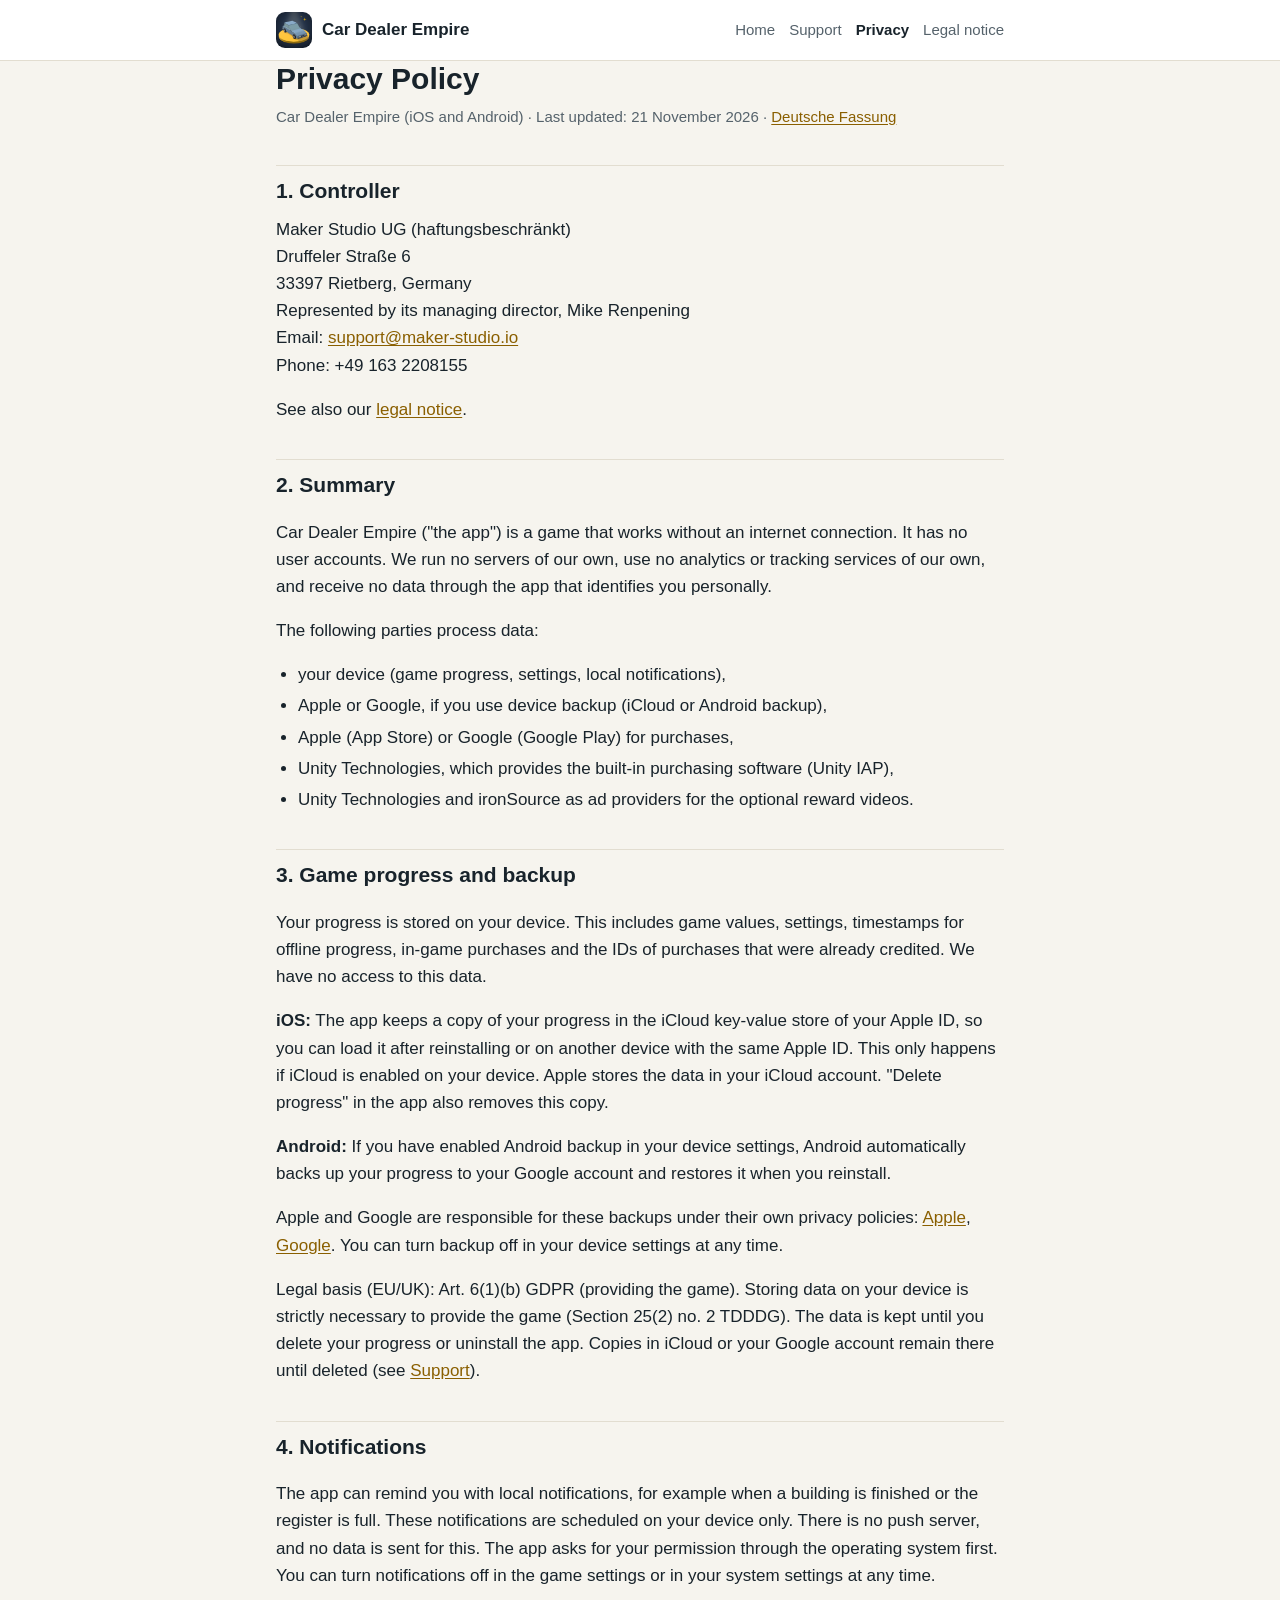
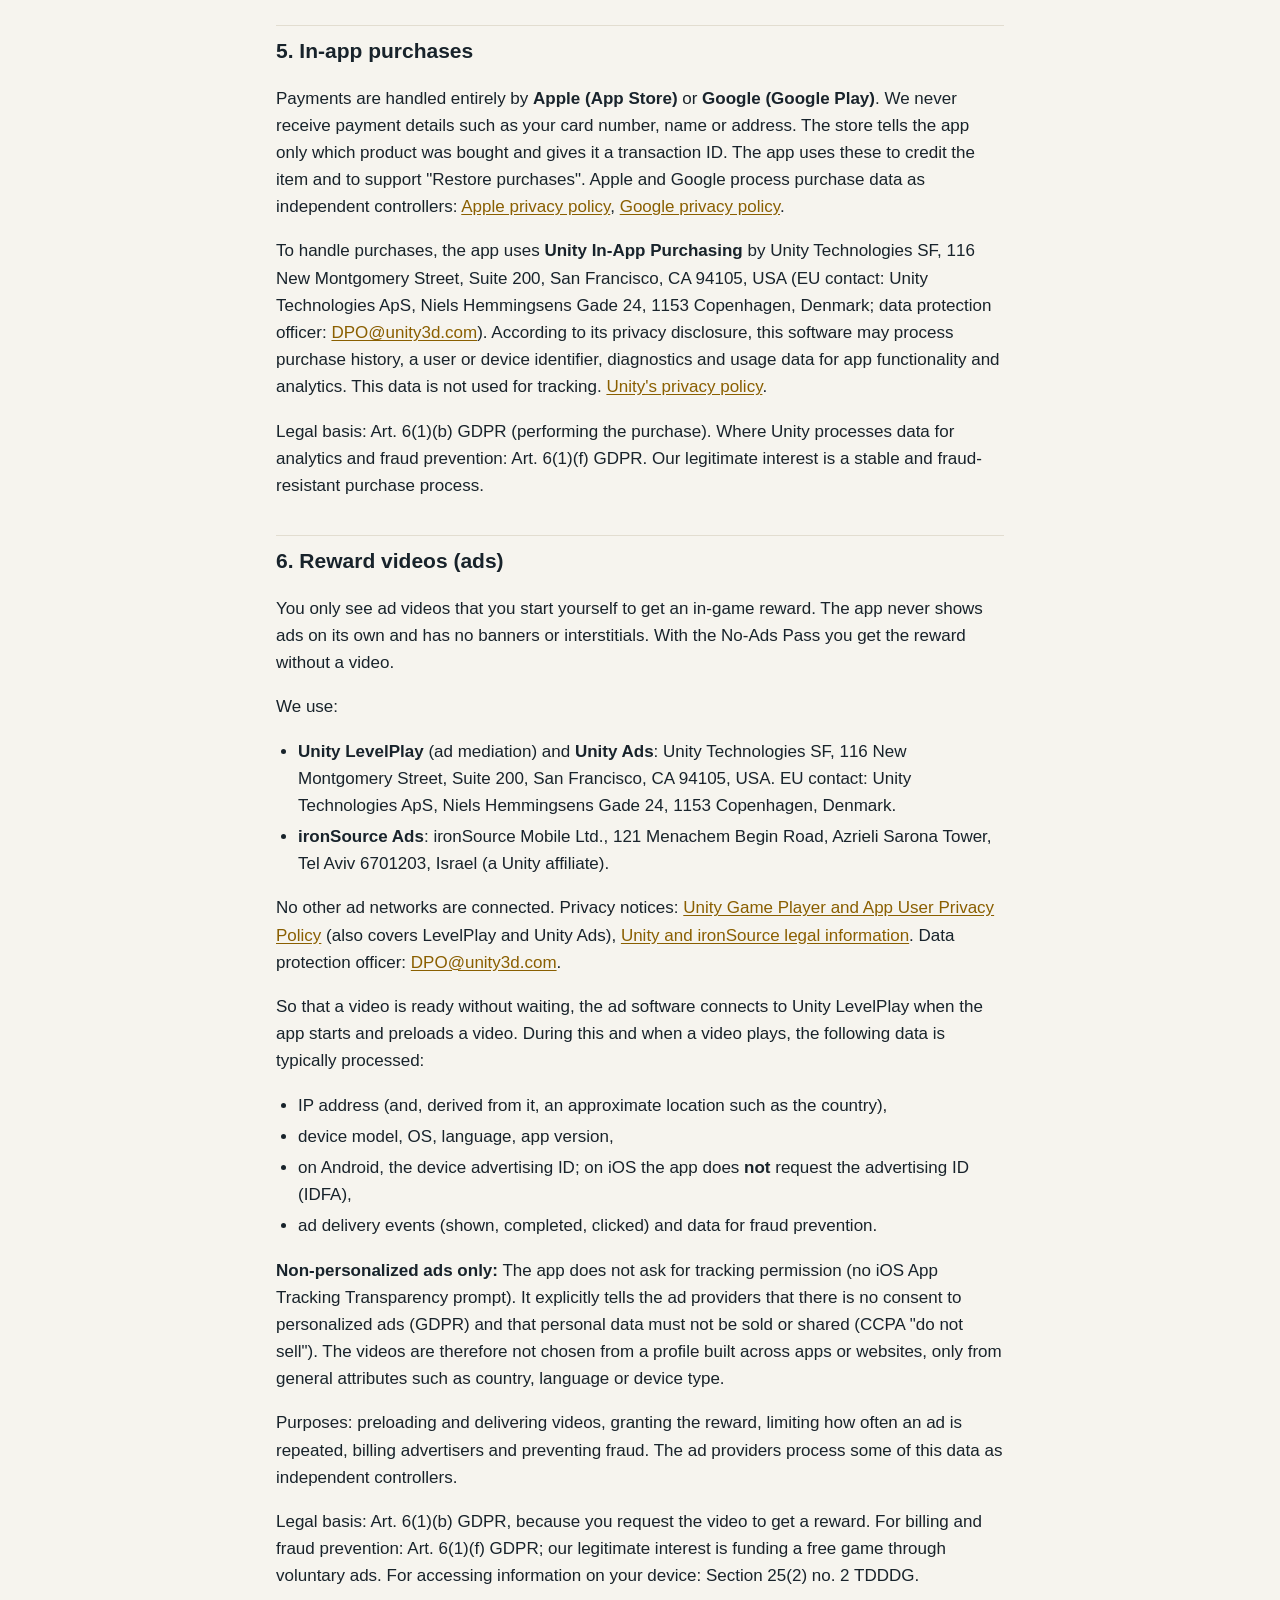
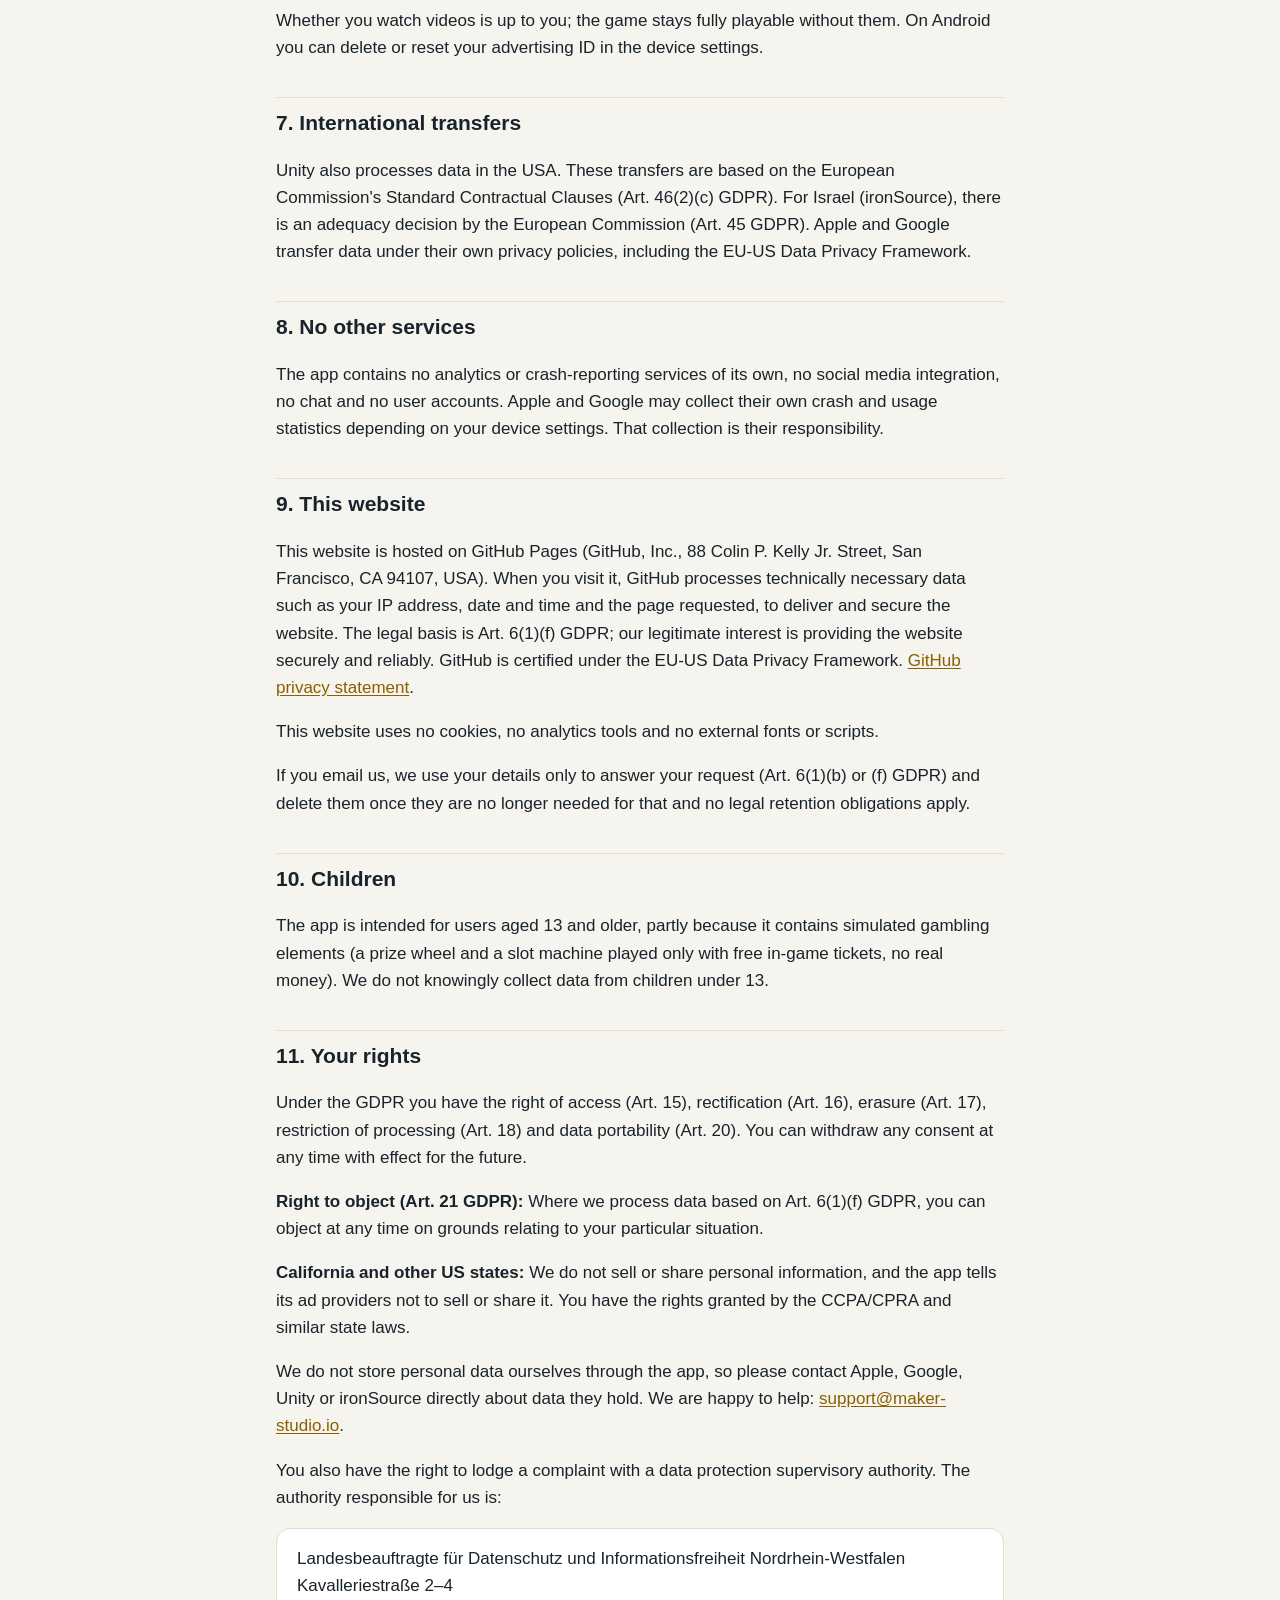
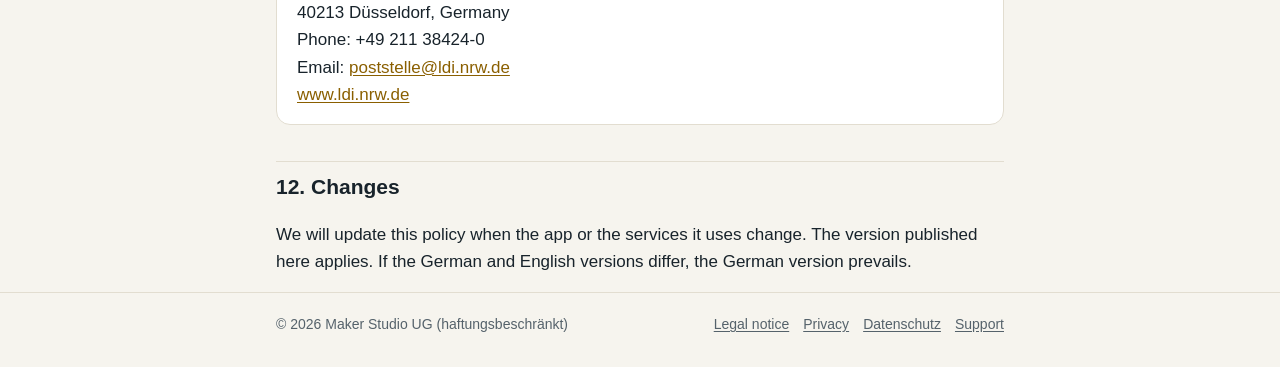
==== privacy.html @ dfd21e6b "Car Dealer Empire: Website mit Datenschutz, Impressum, Support" ====
<!doctype html>
<html lang="en">
<head>
<meta charset="utf-8">
<meta name="viewport" content="width=device-width, initial-scale=1">
<title>Privacy Policy – Car Dealer Empire</title>
<meta name="description" content="Privacy policy for the Car Dealer Empire app by Maker Studio UG (haftungsbeschränkt).">
<link rel="icon" type="image/png" href="favicon.png">
<link rel="alternate" hreflang="de" href="datenschutz.html">
<link rel="stylesheet" href="style.css">
</head>
<body>
<header class="site-header">
  <div class="wrap">
    <a class="brand" href="index.html"><img src="icon-256.png" alt="" width="36" height="36">Car Dealer Empire</a>
    <nav class="site-nav" aria-label="Main navigation">
      <a href="index.html">Home</a>
      <a href="support.html#en">Support</a>
      <a href="privacy.html" aria-current="page">Privacy</a>
      <a href="impressum.html#legal-notice">Legal notice</a>
    </nav>
  </div>
</header>

<main class="wrap">
  <h1>Privacy Policy</h1>
  <p class="meta">Car Dealer Empire (iOS and Android) · Last updated: 21 November 2026 · <a href="datenschutz.html" lang="de">Deutsche Fassung</a></p>

  <h2 id="controller">1. Controller</h2>
  <address>
    Maker Studio UG (haftungsbeschränkt)<br>
    Druffeler Straße 6<br>
    33397 Rietberg, Germany<br>
    Represented by its managing director, Mike Renpening<br>
    Email: <a href="mailto:support@maker-studio.io">support@maker-studio.io</a><br>
    Phone: +49 163 2208155
  </address>
  <p>See also our <a href="impressum.html#legal-notice">legal notice</a>.</p>

  <h2 id="summary">2. Summary</h2>
  <p>Car Dealer Empire ("the app") is a game that works without an internet connection. It has no user accounts. We run no servers of our own, use no analytics or tracking services of our own, and receive no data through the app that identifies you personally.</p>
  <p>The following parties process data:</p>
  <ul>
    <li>your device (game progress, settings, local notifications),</li>
    <li>Apple or Google, if you use device backup (iCloud or Android backup),</li>
    <li>Apple (App Store) or Google (Google Play) for purchases,</li>
    <li>Unity Technologies, which provides the built-in purchasing software (Unity IAP),</li>
    <li>Unity Technologies and ironSource as ad providers for the optional reward videos.</li>
  </ul>

  <h2 id="save-game">3. Game progress and backup</h2>
  <p>Your progress is stored on your device. This includes game values, settings, timestamps for offline progress, in-game purchases and the IDs of purchases that were already credited. We have no access to this data.</p>
  <p><strong>iOS:</strong> The app keeps a copy of your progress in the iCloud key-value store of your Apple ID, so you can load it after reinstalling or on another device with the same Apple ID. This only happens if iCloud is enabled on your device. Apple stores the data in your iCloud account. "Delete progress" in the app also removes this copy.</p>
  <p><strong>Android:</strong> If you have enabled Android backup in your device settings, Android automatically backs up your progress to your Google account and restores it when you reinstall.</p>
  <p>Apple and Google are responsible for these backups under their own privacy policies: <a href="https://www.apple.com/legal/privacy/">Apple</a>, <a href="https://policies.google.com/privacy">Google</a>. You can turn backup off in your device settings at any time.</p>
  <p>Legal basis (EU/UK): Art. 6(1)(b) GDPR (providing the game). Storing data on your device is strictly necessary to provide the game (Section 25(2) no. 2 TDDDG). The data is kept until you delete your progress or uninstall the app. Copies in iCloud or your Google account remain there until deleted (see <a href="support.html#en-delete">Support</a>).</p>

  <h2 id="notifications">4. Notifications</h2>
  <p>The app can remind you with local notifications, for example when a building is finished or the register is full. These notifications are scheduled on your device only. There is no push server, and no data is sent for this. The app asks for your permission through the operating system first. You can turn notifications off in the game settings or in your system settings at any time.</p>

  <h2 id="purchases">5. In-app purchases</h2>
  <p>Payments are handled entirely by <strong>Apple (App Store)</strong> or <strong>Google (Google Play)</strong>. We never receive payment details such as your card number, name or address. The store tells the app only which product was bought and gives it a transaction ID. The app uses these to credit the item and to support "Restore purchases". Apple and Google process purchase data as independent controllers: <a href="https://www.apple.com/legal/privacy/">Apple privacy policy</a>, <a href="https://policies.google.com/privacy">Google privacy policy</a>.</p>
  <p>To handle purchases, the app uses <strong>Unity In-App Purchasing</strong> by Unity Technologies SF, 116 New Montgomery Street, Suite 200, San Francisco, CA 94105, USA (EU contact: Unity Technologies ApS, Niels Hemmingsens Gade 24, 1153 Copenhagen, Denmark; data protection officer: <a href="mailto:DPO@unity3d.com">DPO@unity3d.com</a>). According to its privacy disclosure, this software may process purchase history, a user or device identifier, diagnostics and usage data for app functionality and analytics. This data is not used for tracking. <a href="https://unity.com/legal/game-player-and-app-user-privacy-policy">Unity's privacy policy</a>.</p>
  <p>Legal basis: Art. 6(1)(b) GDPR (performing the purchase). Where Unity processes data for analytics and fraud prevention: Art. 6(1)(f) GDPR. Our legitimate interest is a stable and fraud-resistant purchase process.</p>

  <h2 id="ads">6. Reward videos (ads)</h2>
  <p>You only see ad videos that you start yourself to get an in-game reward. The app never shows ads on its own and has no banners or interstitials. With the No-Ads Pass you get the reward without a video.</p>
  <p>We use:</p>
  <ul>
    <li><strong>Unity LevelPlay</strong> (ad mediation) and <strong>Unity Ads</strong>: Unity Technologies SF, 116 New Montgomery Street, Suite 200, San Francisco, CA 94105, USA. EU contact: Unity Technologies ApS, Niels Hemmingsens Gade 24, 1153 Copenhagen, Denmark.</li>
    <li><strong>ironSource Ads</strong>: ironSource Mobile Ltd., 121 Menachem Begin Road, Azrieli Sarona Tower, Tel Aviv 6701203, Israel (a Unity affiliate).</li>
  </ul>
  <p>No other ad networks are connected. Privacy notices: <a href="https://unity.com/legal/game-player-and-app-user-privacy-policy">Unity Game Player and App User Privacy Policy</a> (also covers LevelPlay and Unity Ads), <a href="https://unity.com/legal">Unity and ironSource legal information</a>. Data protection officer: <a href="mailto:DPO@unity3d.com">DPO@unity3d.com</a>.</p>
  <p>So that a video is ready without waiting, the ad software connects to Unity LevelPlay when the app starts and preloads a video. During this and when a video plays, the following data is typically processed:</p>
  <ul>
    <li>IP address (and, derived from it, an approximate location such as the country),</li>
    <li>device model, OS, language, app version,</li>
    <li>on Android, the device advertising ID; on iOS the app does <strong>not</strong> request the advertising ID (IDFA),</li>
    <li>ad delivery events (shown, completed, clicked) and data for fraud prevention.</li>
  </ul>
  <p><strong>Non-personalized ads only:</strong> The app does not ask for tracking permission (no iOS App Tracking Transparency prompt). It explicitly tells the ad providers that there is no consent to personalized ads (GDPR) and that personal data must not be sold or shared (CCPA "do not sell"). The videos are therefore not chosen from a profile built across apps or websites, only from general attributes such as country, language or device type.</p>
  <p>Purposes: preloading and delivering videos, granting the reward, limiting how often an ad is repeated, billing advertisers and preventing fraud. The ad providers process some of this data as independent controllers.</p>
  <p>Legal basis: Art. 6(1)(b) GDPR, because you request the video to get a reward. For billing and fraud prevention: Art. 6(1)(f) GDPR; our legitimate interest is funding a free game through voluntary ads. For accessing information on your device: Section 25(2) no. 2 TDDDG.</p>
  <p>Whether you watch videos is up to you; the game stays fully playable without them. On Android you can delete or reset your advertising ID in the device settings.</p>

  <h2 id="transfers">7. International transfers</h2>
  <p>Unity also processes data in the USA. These transfers are based on the European Commission's Standard Contractual Clauses (Art. 46(2)(c) GDPR). For Israel (ironSource), there is an adequacy decision by the European Commission (Art. 45 GDPR). Apple and Google transfer data under their own privacy policies, including the EU-US Data Privacy Framework.</p>

  <h2 id="no-other">8. No other services</h2>
  <p>The app contains no analytics or crash-reporting services of its own, no social media integration, no chat and no user accounts. Apple and Google may collect their own crash and usage statistics depending on your device settings. That collection is their responsibility.</p>

  <h2 id="website">9. This website</h2>
  <p>This website is hosted on GitHub Pages (GitHub, Inc., 88 Colin P. Kelly Jr. Street, San Francisco, CA 94107, USA). When you visit it, GitHub processes technically necessary data such as your IP address, date and time and the page requested, to deliver and secure the website. The legal basis is Art. 6(1)(f) GDPR; our legitimate interest is providing the website securely and reliably. GitHub is certified under the EU-US Data Privacy Framework. <a href="https://docs.github.com/en/site-policy/privacy-policies/github-general-privacy-statement">GitHub privacy statement</a>.</p>
  <p>This website uses no cookies, no analytics tools and no external fonts or scripts.</p>
  <p>If you email us, we use your details only to answer your request (Art. 6(1)(b) or (f) GDPR) and delete them once they are no longer needed for that and no legal retention obligations apply.</p>

  <h2 id="children">10. Children</h2>
  <p>The app is intended for users aged 13 and older, partly because it contains simulated gambling elements (a prize wheel and a slot machine played only with free in-game tickets, no real money). We do not knowingly collect data from children under 13.</p>

  <h2 id="rights">11. Your rights</h2>
  <p>Under the GDPR you have the right of access (Art. 15), rectification (Art. 16), erasure (Art. 17), restriction of processing (Art. 18) and data portability (Art. 20). You can withdraw any consent at any time with effect for the future.</p>
  <p><strong>Right to object (Art. 21 GDPR):</strong> Where we process data based on Art. 6(1)(f) GDPR, you can object at any time on grounds relating to your particular situation.</p>
  <p><strong>California and other US states:</strong> We do not sell or share personal information, and the app tells its ad providers not to sell or share it. You have the rights granted by the CCPA/CPRA and similar state laws.</p>
  <p>We do not store personal data ourselves through the app, so please contact Apple, Google, Unity or ironSource directly about data they hold. We are happy to help: <a href="mailto:support@maker-studio.io">support@maker-studio.io</a>.</p>
  <p>You also have the right to lodge a complaint with a data protection supervisory authority. The authority responsible for us is:</p>
  <address class="card">
    Landesbeauftragte für Datenschutz und Informationsfreiheit Nordrhein-Westfalen<br>
    Kavalleriestraße 2–4<br>
    40213 Düsseldorf, Germany<br>
    Phone: +49 211 38424-0<br>
    Email: <a href="mailto:poststelle@ldi.nrw.de">poststelle@ldi.nrw.de</a><br>
    <a href="https://www.ldi.nrw.de">www.ldi.nrw.de</a>
  </address>

  <h2 id="changes">12. Changes</h2>
  <p>We will update this policy when the app or the services it uses change. The version published here applies. If the German and English versions differ, the German version prevails.</p>
</main>

<footer class="site-footer">
  <div class="wrap">
    <span>© 2026 Maker Studio UG (haftungsbeschränkt)</span>
    <nav aria-label="Legal">
      <a href="impressum.html#legal-notice">Legal notice</a>
      <a href="privacy.html">Privacy</a>
      <a href="datenschutz.html" lang="de">Datenschutz</a>
      <a href="support.html#en">Support</a>
    </nav>
  </div>
</footer>
</body>
</html>
---- style.css ----
/* Car Dealer Empire – shared stylesheet. No external fonts, scripts or trackers. */
:root {
  --bg: #f6f4ee;
  --surface: #ffffff;
  --ink: #18232b;
  --muted: #55626b;
  --line: #e2ddd0;
  --accent: #f2b705;
  --accent-ink: #18232b;
  --link: #8a5f00;
  --radius: 14px;
  color-scheme: light dark;
}

@media (prefers-color-scheme: dark) {
  :root {
    --bg: #11191f;
    --surface: #18232b;
    --ink: #eef1f3;
    --muted: #a9b4bb;
    --line: #2a3843;
    --accent: #f2b705;
    --accent-ink: #18232b;
    --link: #f5c842;
  }
}

* { box-sizing: border-box; }

html { -webkit-text-size-adjust: 100%; }

body {
  margin: 0;
  background: var(--bg);
  color: var(--ink);
  font-family: -apple-system, BlinkMacSystemFont, "Segoe UI", Roboto, "Helvetica Neue", Arial, sans-serif;
  font-size: 17px;
  line-height: 1.6;
}

a { color: var(--link); text-underline-offset: 2px; }
a:hover { text-decoration-thickness: 2px; }

.wrap { max-width: 760px; margin: 0 auto; padding: 0 16px; }

/* Header */
.site-header {
  border-bottom: 1px solid var(--line);
  background: var(--surface);
}
.site-header .wrap {
  display: flex;
  align-items: center;
  justify-content: space-between;
  gap: 12px;
  flex-wrap: wrap;
  padding-top: 12px;
  padding-bottom: 12px;
}
.brand {
  display: flex;
  align-items: center;
  gap: 10px;
  color: var(--ink);
  text-decoration: none;
  font-weight: 700;
}
.brand img { width: 36px; height: 36px; border-radius: 9px; }
.site-nav { display: flex; gap: 14px; flex-wrap: wrap; font-size: 15px; }
.site-nav a { color: var(--muted); text-decoration: none; }
.site-nav a:hover, .site-nav a[aria-current="page"] { color: var(--ink); }
.site-nav a[aria-current="page"] { font-weight: 600; }

/* Content */
main { padding: 32px 0 48px; }
h1 { font-size: 30px; line-height: 1.2; margin: 0 0 8px; }
h2 { font-size: 21px; margin: 36px 0 8px; padding-top: 8px; border-top: 1px solid var(--line); }
h3 { font-size: 18px; margin: 24px 0 6px; }
.meta { color: var(--muted); font-size: 15px; margin-top: 0; }
address { font-style: normal; }
ul { padding-left: 22px; }
li { margin: 4px 0; }
.lang-switch { font-size: 15px; color: var(--muted); }

.card {
  background: var(--surface);
  border: 1px solid var(--line);
  border-radius: var(--radius);
  padding: 16px 20px;
  margin: 16px 0;
}

table { border-collapse: collapse; width: 100%; font-size: 15px; }
th, td { text-align: left; vertical-align: top; padding: 8px 10px; border-bottom: 1px solid var(--line); }
.table-scroll { overflow-x: auto; }

/* Home */
.hero { text-align: center; padding: 24px 0 8px; }
.hero img { width: 128px; height: 128px; border-radius: 28px; box-shadow: 0 6px 24px rgba(0,0,0,.18); }
.hero h1 { font-size: 36px; margin-top: 18px; }
.hero p { color: var(--muted); font-size: 19px; margin: 0 auto; max-width: 520px; }
.stores { display: flex; justify-content: center; gap: 12px; flex-wrap: wrap; margin: 24px 0 8px; }
.btn {
  display: inline-block;
  padding: 12px 20px;
  border-radius: 999px;
  background: var(--accent);
  color: var(--accent-ink);
  font-weight: 700;
  text-decoration: none;
}
.btn.secondary { background: transparent; color: var(--ink); border: 2px solid var(--accent); }
.links { display: grid; grid-template-columns: repeat(auto-fit, minmax(200px, 1fr)); gap: 12px; margin-top: 32px; }
.links a { display: block; text-decoration: none; color: var(--ink); }
.links a.card { margin: 0; }
.links a.card:hover { border-color: var(--accent); }
.links strong { display: block; }
.links span { color: var(--muted); font-size: 15px; }

/* FAQ */
details { background: var(--surface); border: 1px solid var(--line); border-radius: var(--radius); padding: 12px 16px; margin: 10px 0; }
summary { cursor: pointer; font-weight: 600; }
details[open] summary { margin-bottom: 6px; }

/* Footer */
.site-footer { border-top: 1px solid var(--line); color: var(--muted); font-size: 14px; padding: 20px 0 32px; }
.site-footer .wrap { display: flex; flex-wrap: wrap; gap: 8px 18px; justify-content: space-between; }
.site-footer nav { display: flex; gap: 14px; flex-wrap: wrap; }
.site-footer a { color: var(--muted); }

@media (max-width: 480px) {
  body { font-size: 16px; }
  h1 { font-size: 26px; }
  .hero h1 { font-size: 30px; }
}
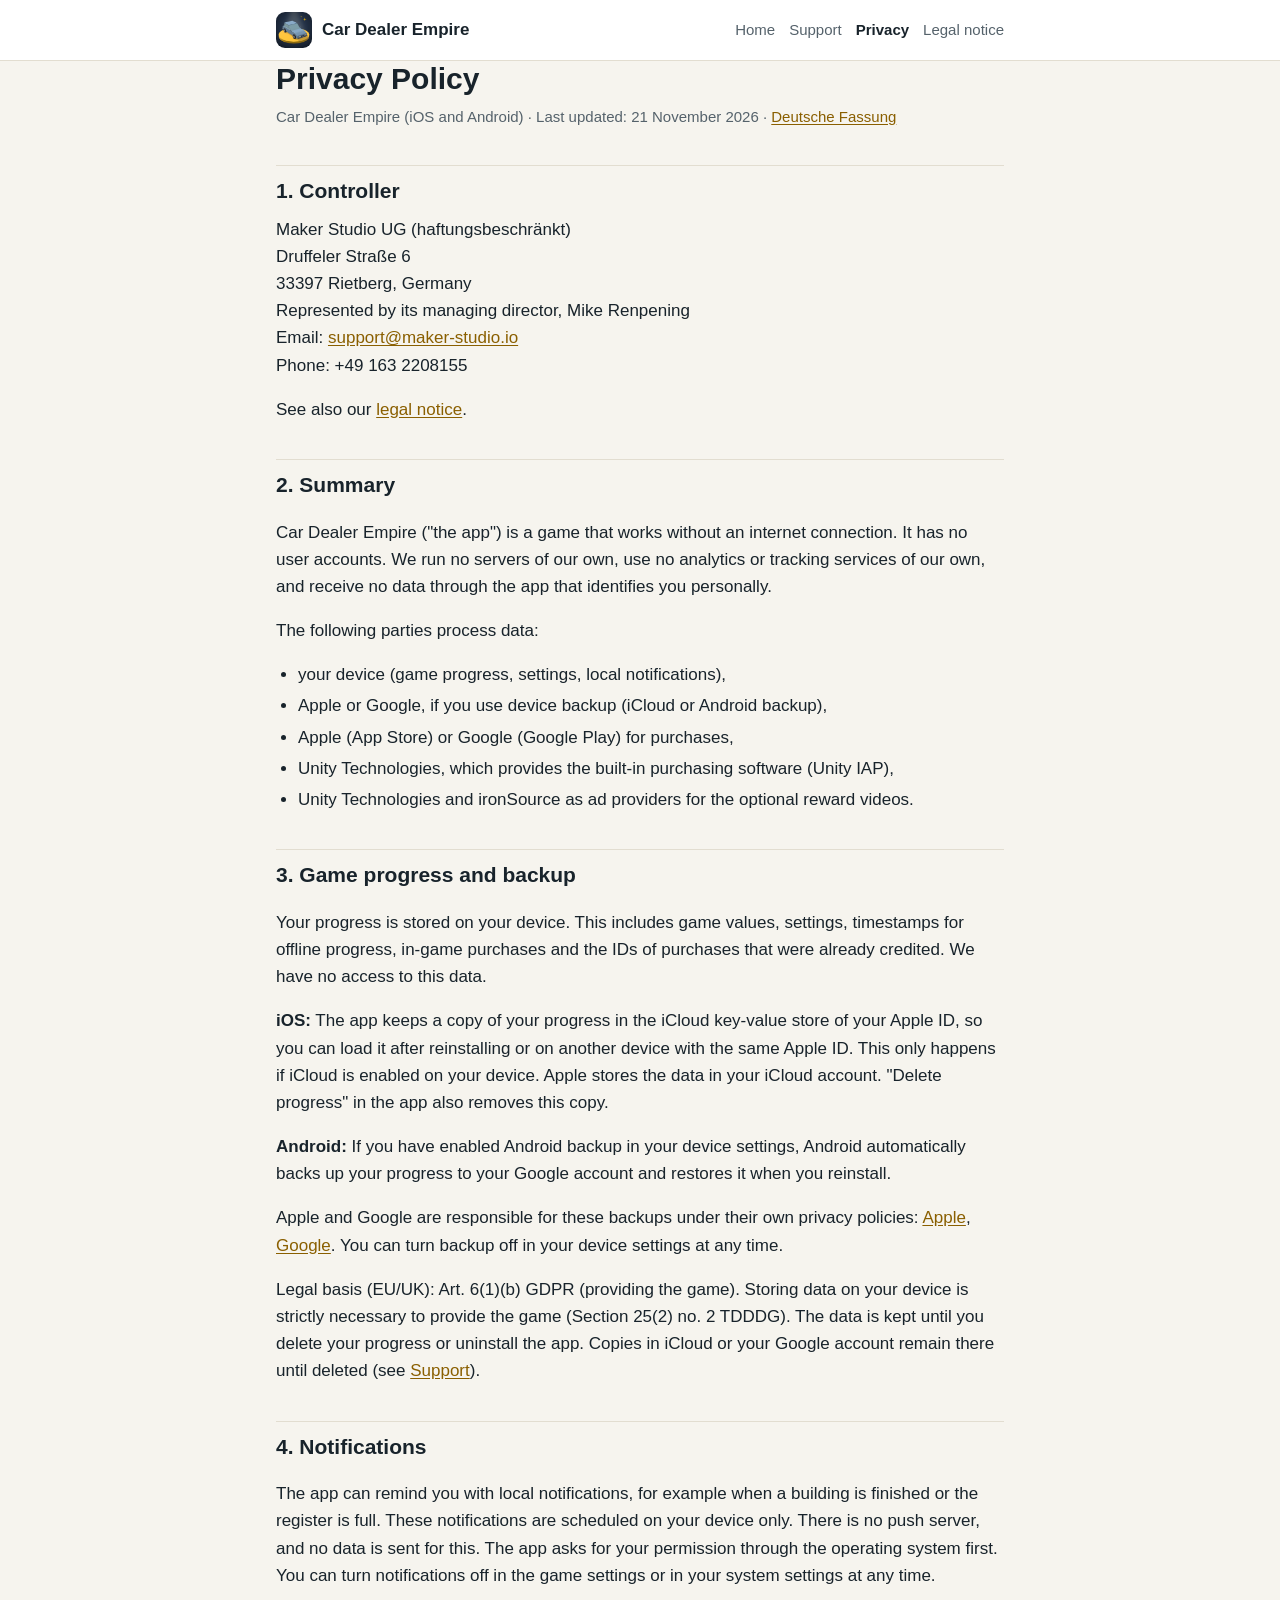
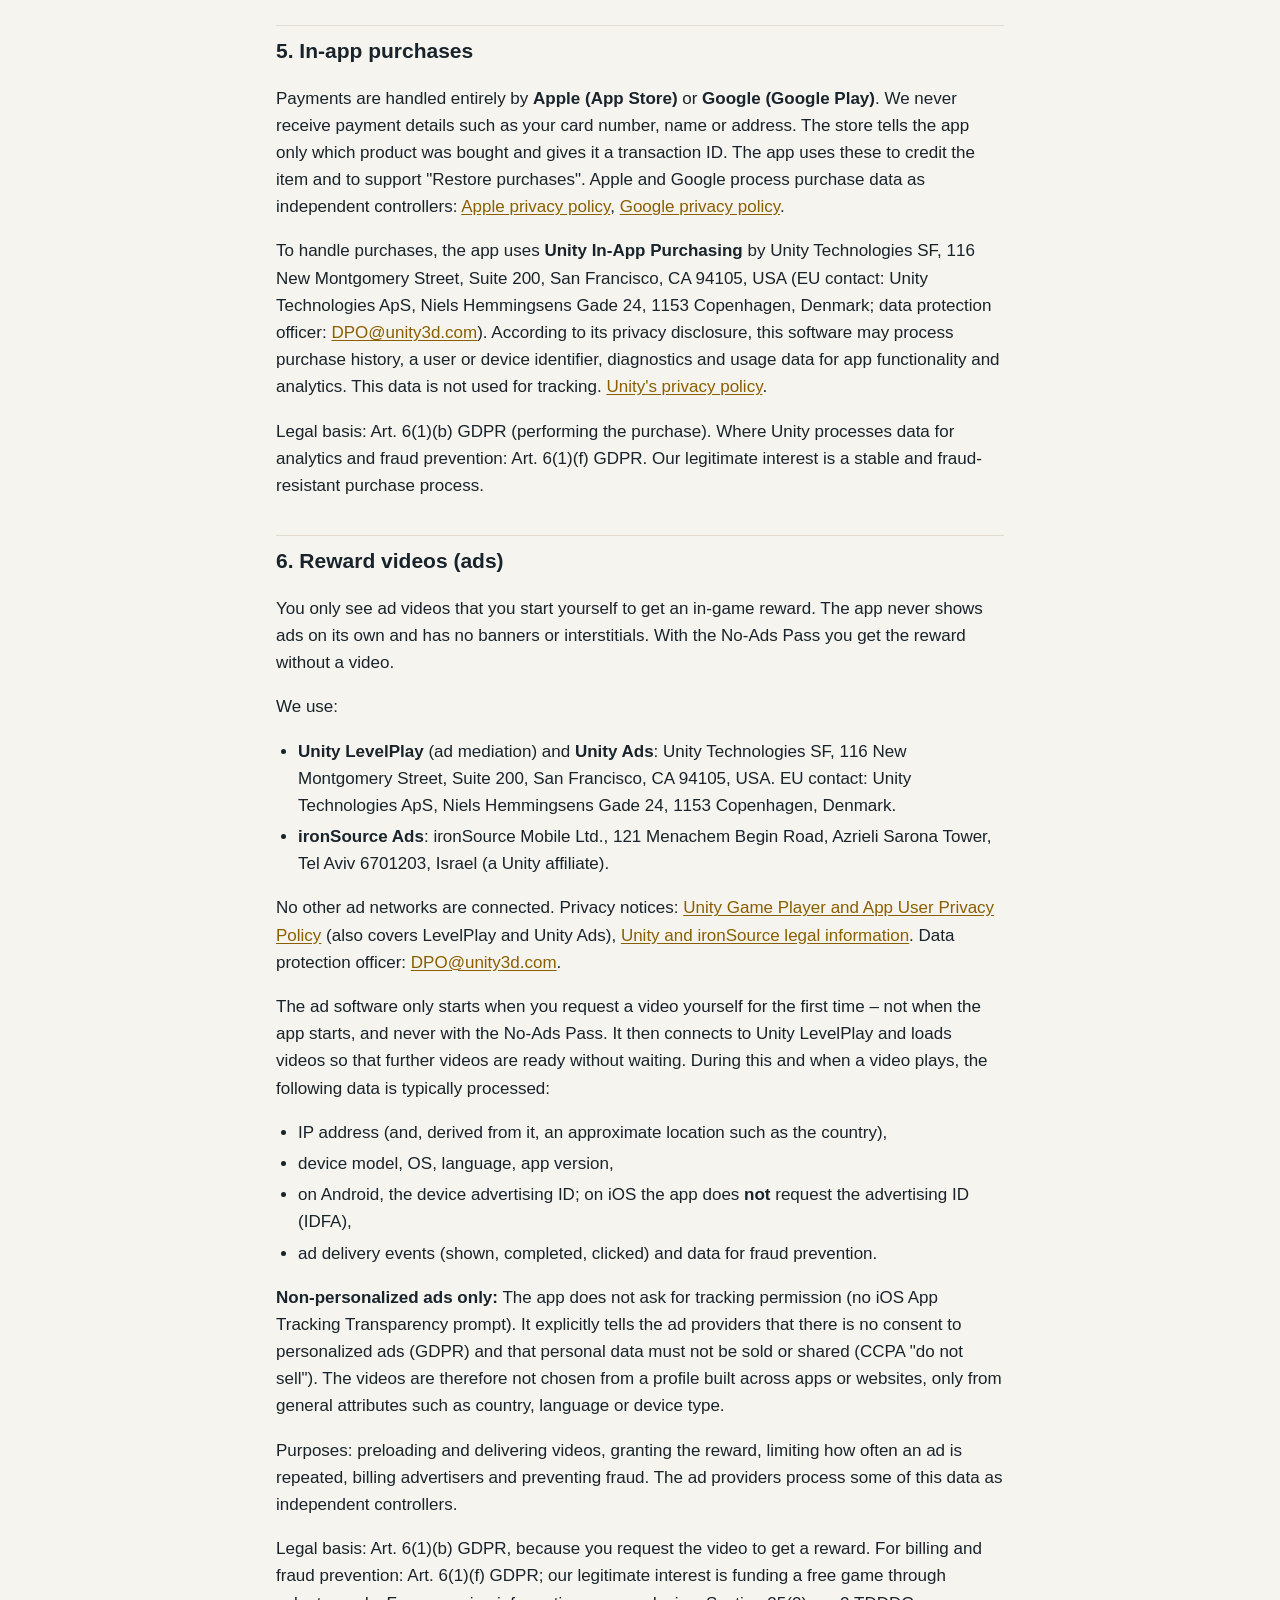
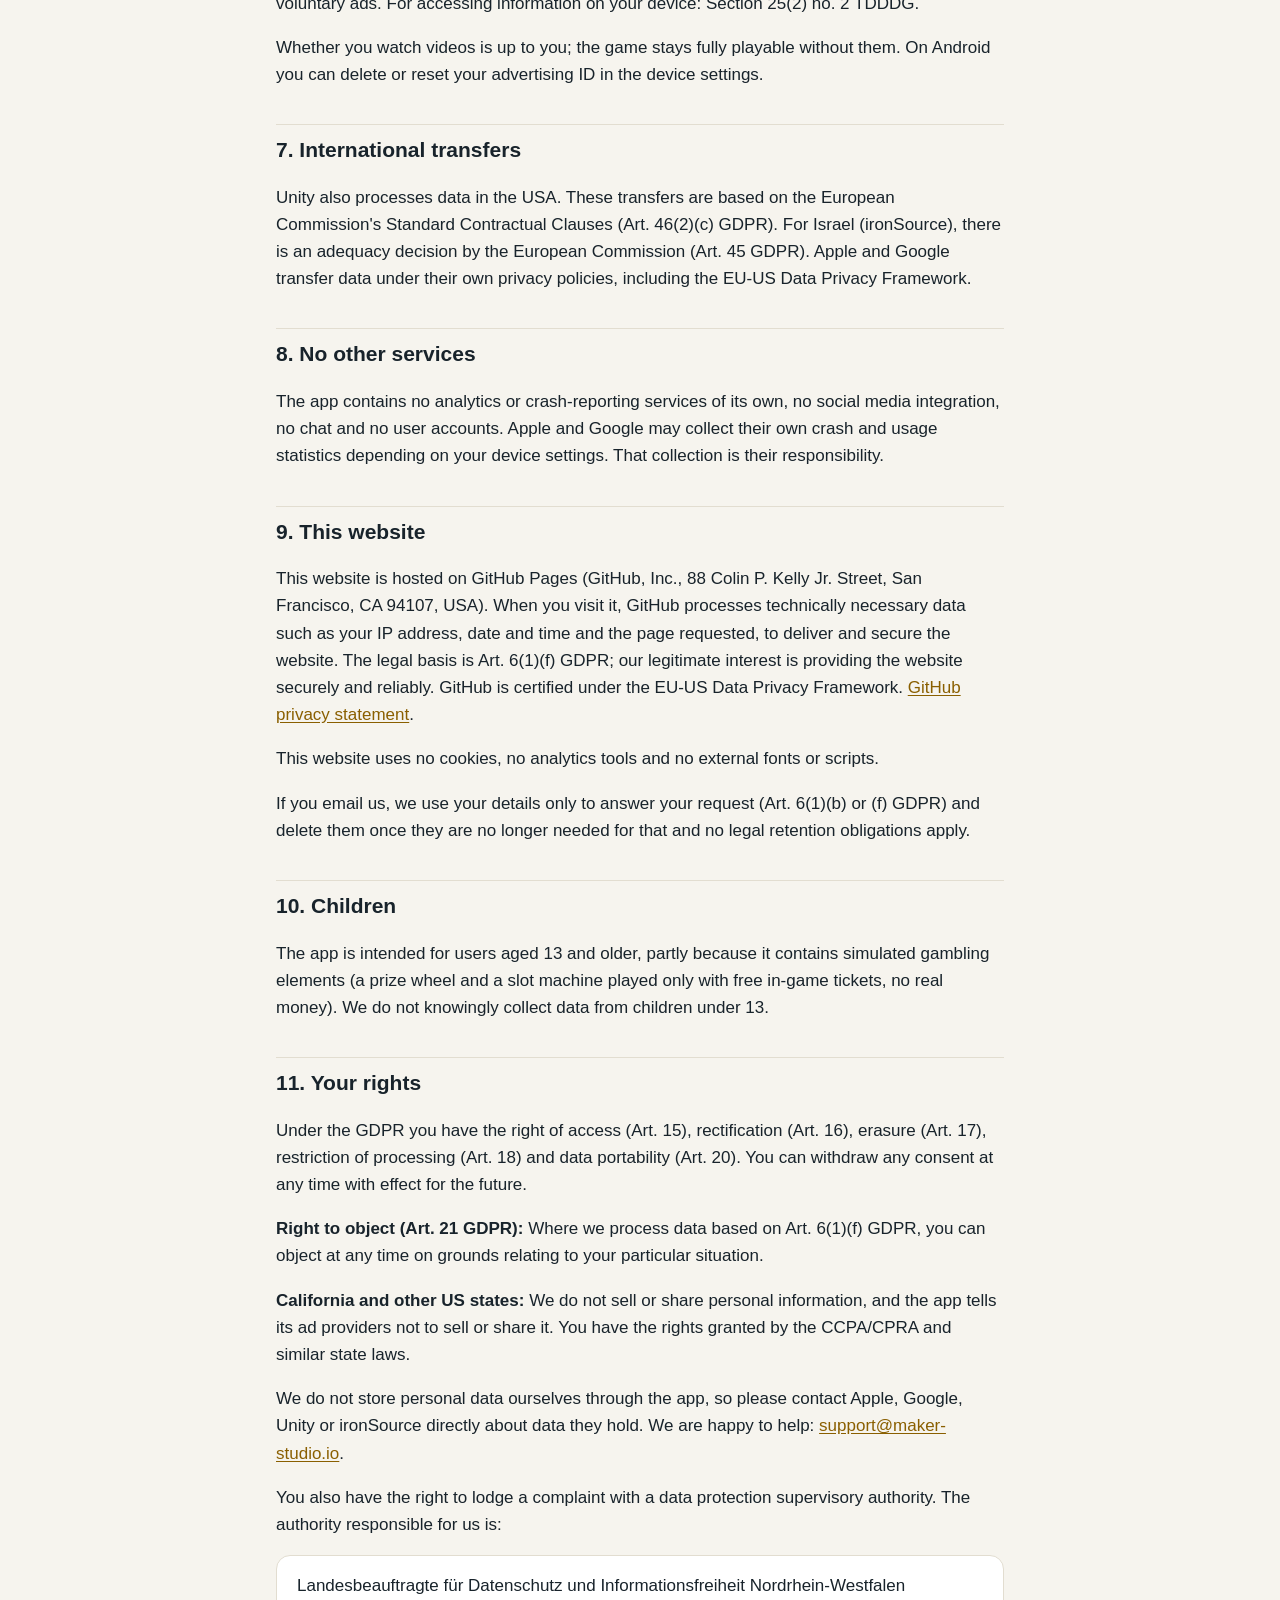
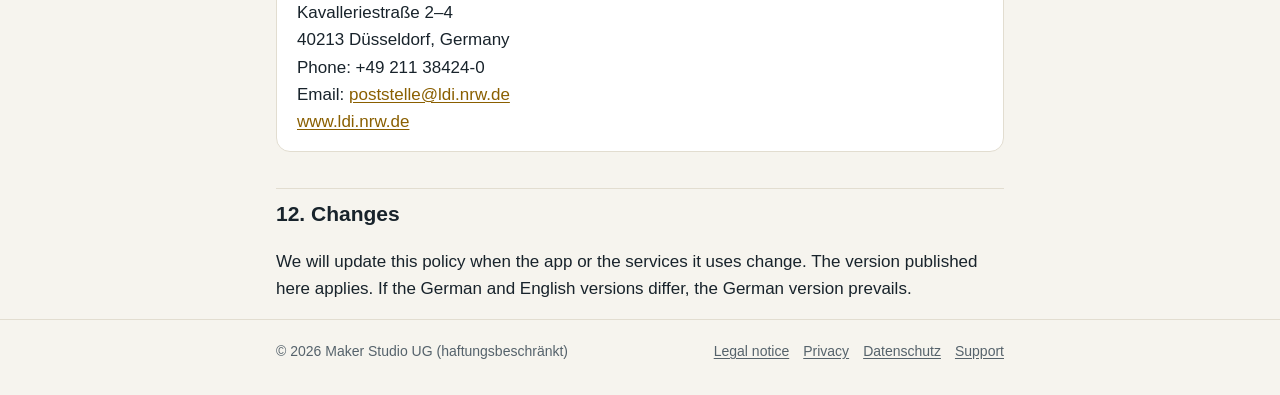
==== commit 4f215134: "Datenschutz: Werbe-SDK startet erst beim ersten Video" ====
--- a/privacy.html
+++ b/privacy.html
@@ -71,7 +71,7 @@
     <li><strong>ironSource Ads</strong>: ironSource Mobile Ltd., 121 Menachem Begin Road, Azrieli Sarona Tower, Tel Aviv 6701203, Israel (a Unity affiliate).</li>
   </ul>
   <p>No other ad networks are connected. Privacy notices: <a href="https://unity.com/legal/game-player-and-app-user-privacy-policy">Unity Game Player and App User Privacy Policy</a> (also covers LevelPlay and Unity Ads), <a href="https://unity.com/legal">Unity and ironSource legal information</a>. Data protection officer: <a href="mailto:DPO@unity3d.com">DPO@unity3d.com</a>.</p>
-  <p>So that a video is ready without waiting, the ad software connects to Unity LevelPlay when the app starts and preloads a video. During this and when a video plays, the following data is typically processed:</p>
+  <p>The ad software only starts when you request a video yourself for the first time – not when the app starts, and never with the No-Ads Pass. It then connects to Unity LevelPlay and loads videos so that further videos are ready without waiting. During this and when a video plays, the following data is typically processed:</p>
   <ul>
     <li>IP address (and, derived from it, an approximate location such as the country),</li>
     <li>device model, OS, language, app version,</li>
